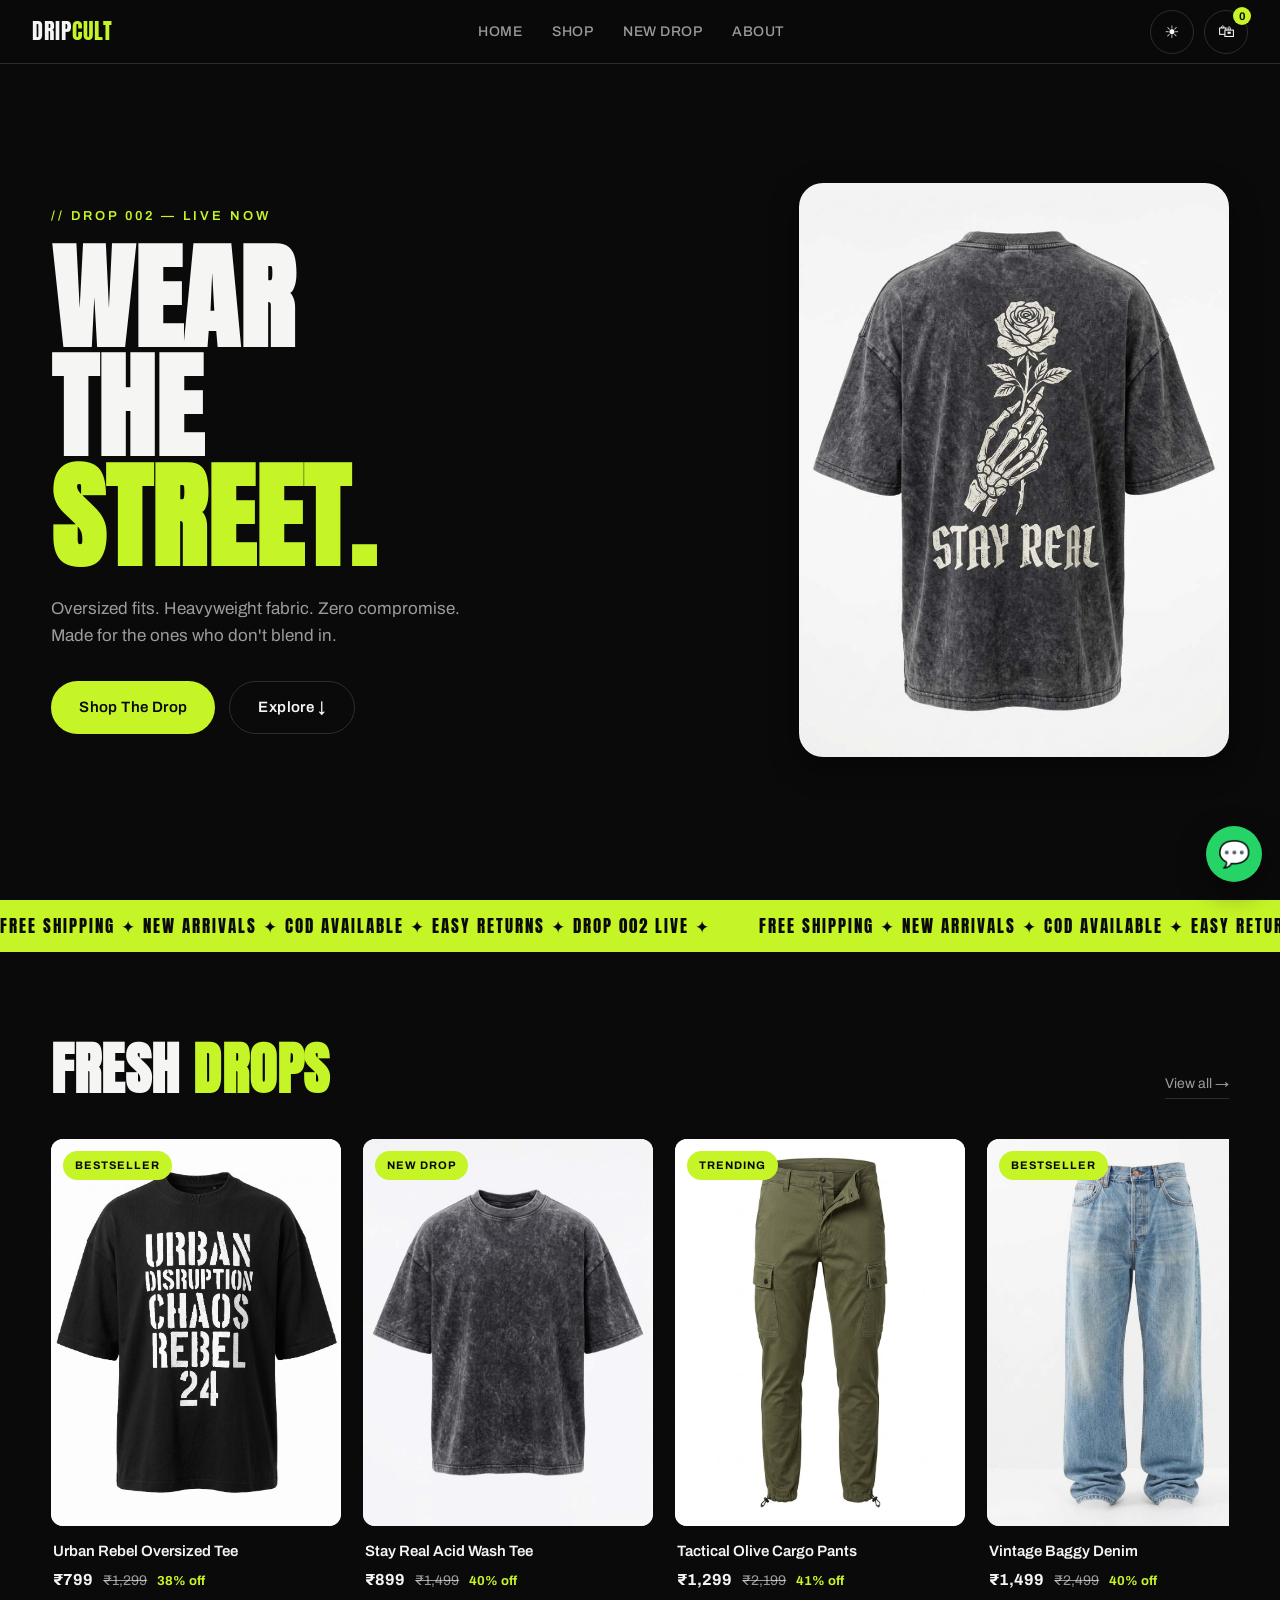
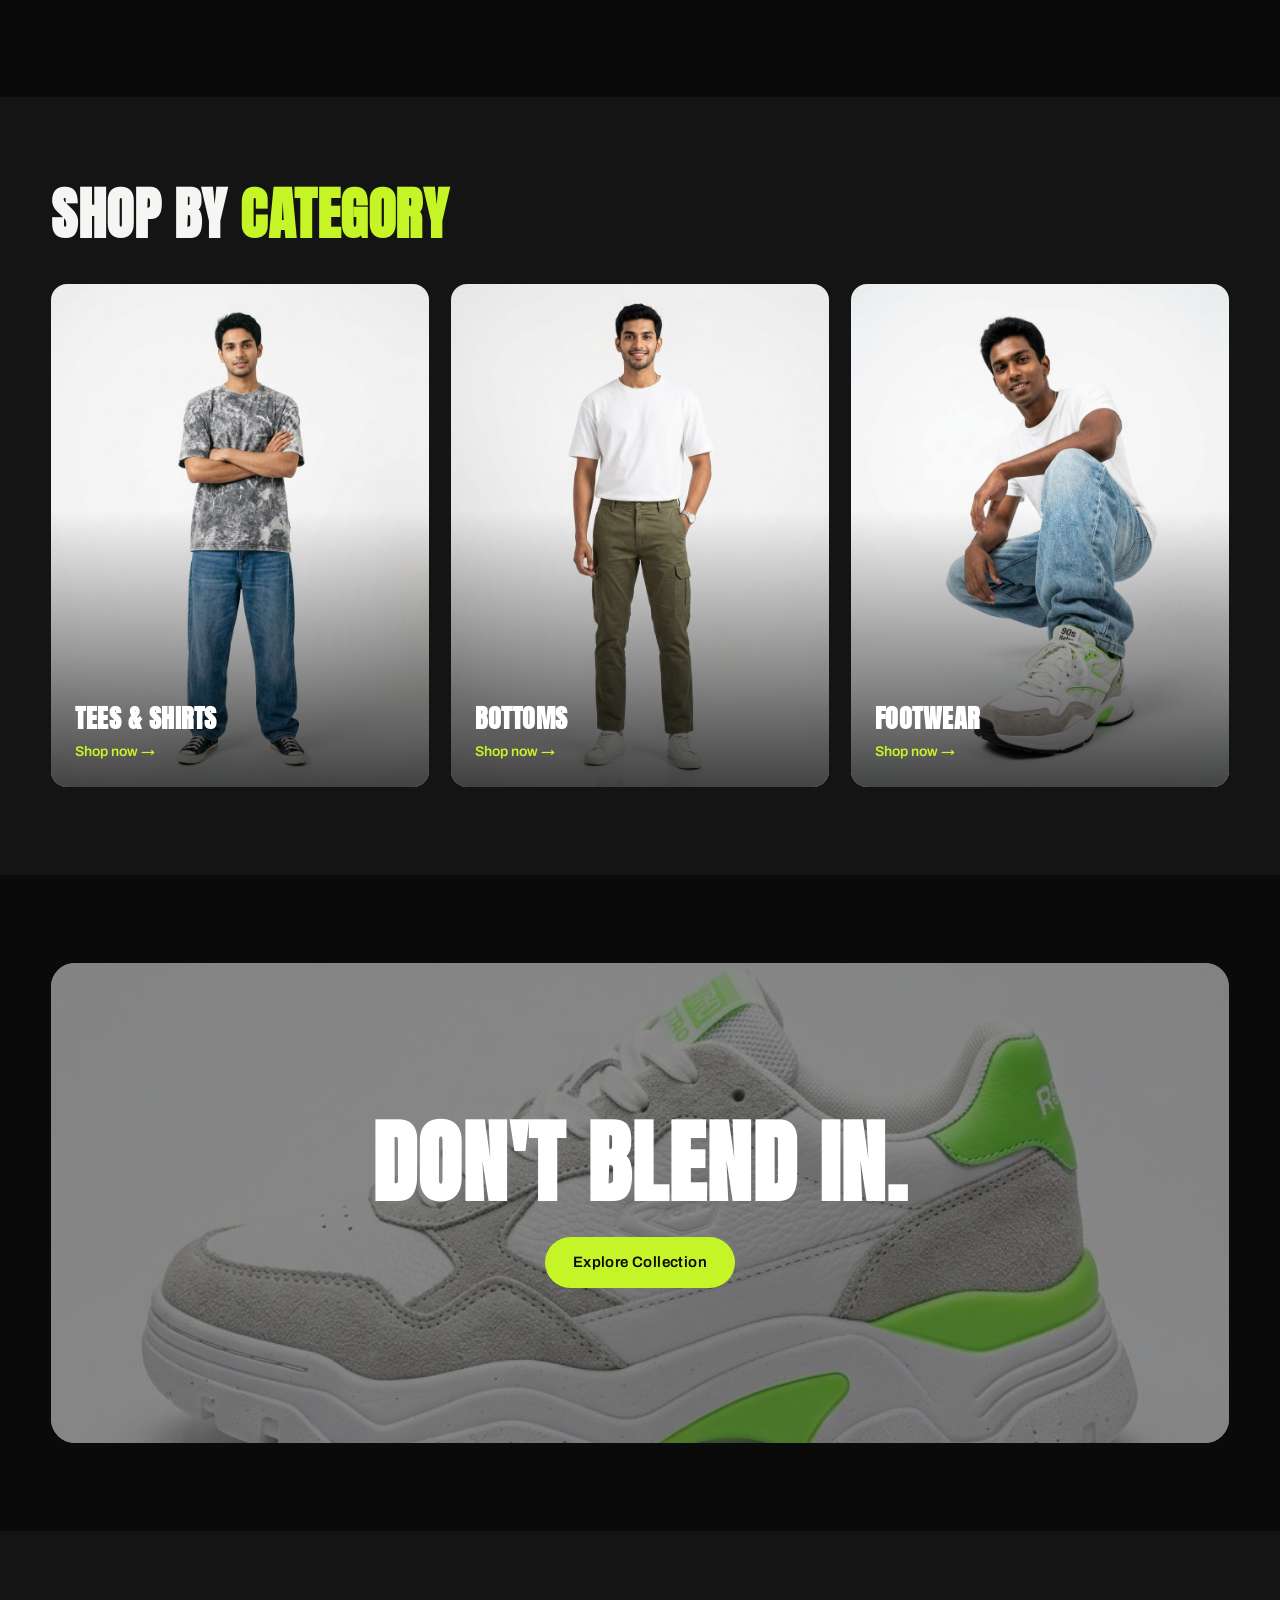
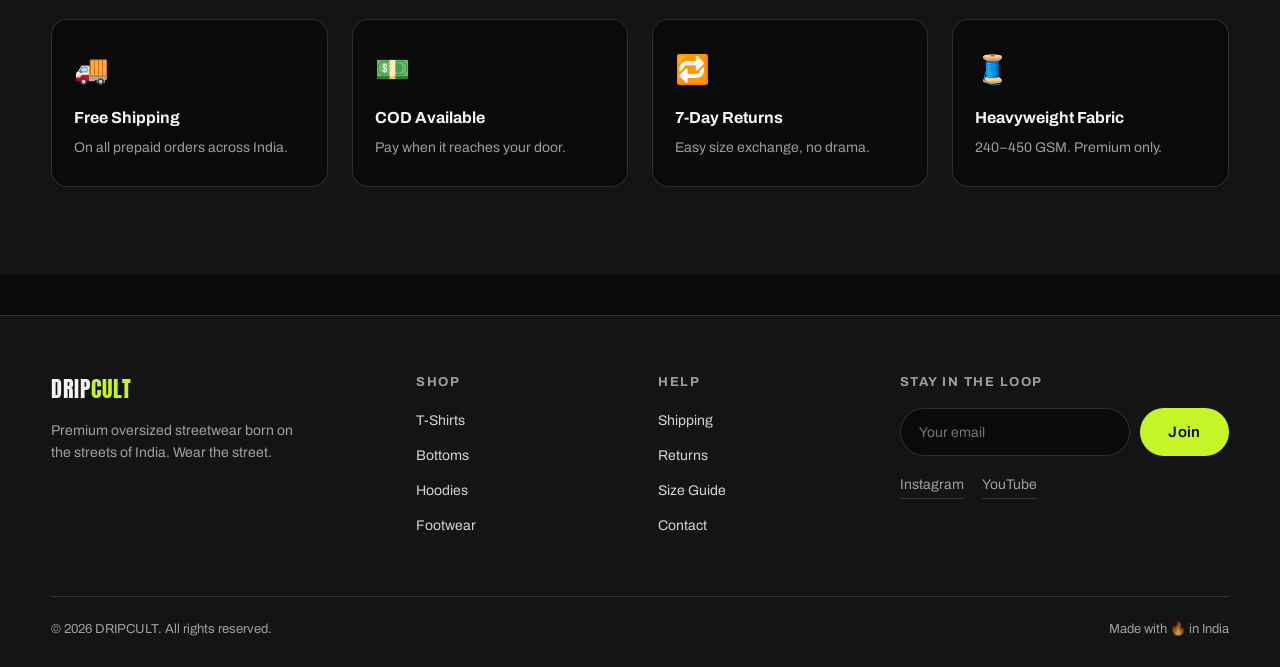
==== index.html @ 79531aa6 "fix: New Drop nav opens pre-filtered shop (?cat=new)" ====
<!DOCTYPE html>
<html lang="en" data-theme="dark">
<head>
  <meta charset="UTF-8">
  <meta name="viewport" content="width=device-width, initial-scale=1.0">
  <title>DRIPCULT — Streetwear That Speaks</title>
  <meta name="description" content="Premium oversized streetwear — heavyweight tees, cargos, hoodies & sneakers. Wear the street.">
  <script>
    document.documentElement.setAttribute('data-theme', localStorage.getItem('theme') || 'dark');
    function imgFail(el){ el.style.display='none'; var w = el.closest('.ph-wrap'); if (w) w.classList.add('ph'); }
  </script>
  <link rel="preconnect" href="https://fonts.googleapis.com">
  <link rel="preconnect" href="https://fonts.gstatic.com" crossorigin>
  <link href="https://fonts.googleapis.com/css2?family=Anton&family=Archivo:wght@400;500;600;700&display=swap" rel="stylesheet">
  <link rel="stylesheet" href="css/style.css">
</head>
<body>

  <header class="nav">
    <button class="nav-burger" id="burger" aria-label="Open menu"><span></span><span></span><span></span></button>
    <a href="index.html" class="logo">DRIP<span>CULT</span></a>
    <ul class="nav-links">
      <li><a href="index.html">Home</a></li>
      <li><a href="shop.html">Shop</a></li>
      <li><a href="shop.html?cat=new">New Drop</a></li>
      <li><a href="#about">About</a></li>
    </ul>
    <div class="nav-actions">
      <button class="icon-btn" data-theme-toggle aria-label="Toggle light/dark theme"><span class="t-icon">☀️</span></button>
      <button class="icon-btn cart-btn" id="cartBtn" aria-label="Open cart">🛍<span class="cart-count" id="cartCount">0</span></button>
    </div>
  </header>

  <div class="mobile-menu" id="mobileMenu">
    <a href="index.html">Home</a>
    <a href="shop.html">Shop</a>
    <a href="shop.html?cat=new">New Drop</a>
    <a href="#about" data-close-menu>About</a>
  </div>

  <!-- HERO -->
  <section class="hero">
    <div class="hero-inner">
      <div class="hero-text">
        <p class="hero-kicker">// Drop 002 — Live Now</p>
        <h1 class="hero-title"><span>Wear</span><span>The</span><span>Street.</span></h1>
        <p class="hero-sub">Oversized fits. Heavyweight fabric. Zero compromise. Made for the ones who don't blend in.</p>
        <div class="hero-cta">
          <a href="shop.html" class="btn btn-accent">Shop The Drop</a>
          <a href="#featured" class="btn btn-ghost">Explore ↓</a>
        </div>
      </div>
      <div class="hero-img ph-wrap" data-label="hero.jpg — yaha apni hero image daalo">
        <img src="images/hero.jpg" alt="Model wearing DRIPCULT streetwear" onerror="imgFail(this)">
      </div>
    </div>
  </section>

  <!-- MARQUEE -->
  <div class="marquee" aria-hidden="true">
    <div class="marquee-track">
      <span>Free Shipping ✦ New Arrivals ✦ COD Available ✦ Easy Returns ✦ Drop 002 Live ✦</span>
      <span>Free Shipping ✦ New Arrivals ✦ COD Available ✦ Easy Returns ✦ Drop 002 Live ✦</span>
    </div>
  </div>

  <!-- FEATURED -->
  <section class="section" id="featured">
    <div class="container">
      <div class="section-head" data-reveal>
        <h2 class="section-title">Fresh <em>Drops</em></h2>
        <a href="shop.html" class="link-more">View all →</a>
      </div>
      <div class="h-scroll" id="featuredRow"></div>
    </div>
  </section>

  <!-- CATEGORIES -->
  <section class="section section-alt">
    <div class="container">
      <div class="section-head" data-reveal>
        <h2 class="section-title">Shop By <em>Category</em></h2>
      </div>
      <div class="cats">
        <a href="shop.html?cat=tshirts" class="cat ph-wrap" data-label="1-model-front.jpg" data-reveal>
          <img src="images/products/1-model-front.jpg" alt="Tees & Shirts" loading="lazy" onerror="imgFail(this)">
          <div class="cat-label"><h3>Tees & Shirts</h3><span>Shop now →</span></div>
        </a>
        <a href="shop.html?cat=bottoms" class="cat ph-wrap" data-label="3-model-front.jpg" data-reveal>
          <img src="images/products/3-model-front.jpg" alt="Bottoms" loading="lazy" onerror="imgFail(this)">
          <div class="cat-label"><h3>Bottoms</h3><span>Shop now →</span></div>
        </a>
        <a href="shop.html?cat=footwear" class="cat ph-wrap" data-label="7-model-front.jpg" data-reveal>
          <img src="images/products/7-model-front.jpg" alt="Footwear" loading="lazy" onerror="imgFail(this)">
          <div class="cat-label"><h3>Footwear</h3><span>Shop now →</span></div>
        </a>
      </div>
    </div>
  </section>

  <!-- BANNER -->
  <section class="section">
    <div class="container">
      <div class="banner ph-wrap" data-label="lookbook.jpg — yaha wide lookbook image daalo" data-reveal>
        <img src="images/lookbook.jpg" alt="DRIPCULT lookbook" loading="lazy" onerror="imgFail(this)">
        <div class="banner-content">
          <h2>Don't Blend In.</h2>
          <a href="shop.html" class="btn btn-accent">Explore Collection</a>
        </div>
      </div>
    </div>
  </section>

  <!-- FEATURES -->
  <section class="section section-alt" id="about">
    <div class="container">
      <div class="features">
        <div class="feature" data-reveal><span class="f-icon">🚚</span><h4>Free Shipping</h4><p>On all prepaid orders across India.</p></div>
        <div class="feature" data-reveal><span class="f-icon">💵</span><h4>COD Available</h4><p>Pay when it reaches your door.</p></div>
        <div class="feature" data-reveal><span class="f-icon">🔁</span><h4>7-Day Returns</h4><p>Easy size exchange, no drama.</p></div>
        <div class="feature" data-reveal><span class="f-icon">🧵</span><h4>Heavyweight Fabric</h4><p>240–450 GSM. Premium only.</p></div>
      </div>
    </div>
  </section>

  <!-- FOOTER -->
  <footer class="footer">
    <div class="container">
      <div class="footer-grid">
        <div>
          <a href="index.html" class="logo">DRIP<span>CULT</span></a>
          <p class="foot-desc">Premium oversized streetwear born on the streets of India. Wear the street.</p>
        </div>
        <div>
          <h5>Shop</h5>
          <ul>
            <li><a href="shop.html?cat=tshirts">T-Shirts</a></li>
            <li><a href="shop.html?cat=bottoms">Bottoms</a></li>
            <li><a href="shop.html?cat=hoodies">Hoodies</a></li>
            <li><a href="shop.html?cat=footwear">Footwear</a></li>
          </ul>
        </div>
        <div>
          <h5>Help</h5>
          <ul>
            <li><a href="#">Shipping</a></li>
            <li><a href="#">Returns</a></li>
            <li><a href="#">Size Guide</a></li>
            <li><a href="#">Contact</a></li>
          </ul>
        </div>
        <div>
          <h5>Stay in the loop</h5>
          <form class="news-form" onsubmit="event.preventDefault(); this.querySelector('input').value=''; alert('Subscribed! 🎉');">
            <input type="email" placeholder="Your email" required aria-label="Email">
            <button class="btn btn-accent" type="submit">Join</button>
          </form>
          <div class="socials"><a href="#" aria-label="Instagram">Instagram</a><a href="#" aria-label="YouTube">YouTube</a></div>
        </div>
      </div>
      <div class="foot-note">
        <span>© 2026 DRIPCULT. All rights reserved.</span>
        <span>Made with 🔥 in India</span>
      </div>
    </div>
  </footer>

  <script src="https://cdn.jsdelivr.net/npm/gsap@3.12.5/dist/gsap.min.js"></script>
  <script src="js/products.js"></script>
  <script src="js/main.js"></script>
</body>
</html>
---- css/style.css ----
/* ============================================
   DRIPCULT — style.css
   Dark streetwear theme + Light mode toggle
   ============================================ */

:root {
  --nav-h: 64px;
  --radius: 12px;
  --font-display: 'Anton', 'Impact', 'Arial Black', sans-serif;
  --font-body: 'Archivo', 'Segoe UI', system-ui, sans-serif;
}

html[data-theme="dark"] {
  --bg: #0a0a0a;
  --surface: #141414;
  --surface2: #1e1e1e;
  --text: #f5f5f4;
  --muted: rgba(245, 245, 244, 0.62);
  --border: rgba(255, 255, 255, 0.14);
  --accent: #c6f527;
  --accent-ink: #c6f527;
  --accent-text: #0a0a0a;
  --card-img-bg: #f4f4f2;
  --shadow: 0 10px 30px rgba(0, 0, 0, 0.45);
}

html[data-theme="light"] {
  --bg: #f6f6f4;
  --surface: #ffffff;
  --surface2: #ebebe8;
  --text: #131312;
  --muted: rgba(19, 19, 18, 0.6);
  --border: rgba(19, 19, 18, 0.14);
  --accent: #c6f527;
  --accent-ink: #5a7a00;
  --accent-text: #0a0a0a;
  --card-img-bg: #ffffff;
  --shadow: 0 10px 30px rgba(0, 0, 0, 0.08);
}

* { margin: 0; padding: 0; box-sizing: border-box; }

html { scroll-behavior: smooth; }

body {
  background: var(--bg);
  color: var(--text);
  font-family: var(--font-body);
  font-size: 16px;
  line-height: 1.55;
  transition: background 0.3s ease, color 0.3s ease;
  -webkit-font-smoothing: antialiased;
}

img { max-width: 100%; display: block; }
a { color: inherit; text-decoration: none; }
ul { list-style: none; }
button { font-family: inherit; cursor: pointer; border: none; background: none; color: inherit; font-size: inherit; }

.container { width: min(1200px, 92%); margin: 0 auto; }

/* ---------- NAV ---------- */
.nav {
  position: fixed; top: 0; left: 0; right: 0; z-index: 100;
  height: var(--nav-h);
  display: flex; align-items: center; justify-content: space-between;
  padding: 0 clamp(16px, 4vw, 32px);
  background: color-mix(in srgb, var(--bg) 82%, transparent);
  backdrop-filter: blur(14px);
  -webkit-backdrop-filter: blur(14px);
  border-bottom: 1px solid var(--border);
}

.logo {
  font-family: var(--font-display);
  font-size: 22px; letter-spacing: 1px; text-transform: uppercase;
}
.logo span { color: var(--accent-ink); }

.nav-links { display: flex; gap: 30px; }
.nav-links a {
  font-size: 14px; font-weight: 500; letter-spacing: 0.5px; text-transform: uppercase;
  color: var(--muted); transition: color 0.2s;
  padding: 12px 0;
}
.nav-links a:hover { color: var(--text); }

.nav-actions { display: flex; gap: 10px; align-items: center; }

.icon-btn {
  width: 44px; height: 44px; display: grid; place-items: center;
  border: 1px solid var(--border); border-radius: 50%;
  font-size: 17px; transition: border-color 0.2s, transform 0.2s;
  position: relative;
}
.icon-btn:hover { border-color: var(--text); transform: translateY(-1px); }

.cart-count {
  position: absolute; top: -4px; right: -4px;
  background: var(--accent); color: var(--accent-text);
  font-size: 11px; font-weight: 700;
  min-width: 18px; height: 18px; border-radius: 999px;
  display: grid; place-items: center; padding: 0 4px;
}

/* Burger */
.nav-burger { display: none; flex-direction: column; gap: 5px; width: 44px; height: 44px; align-items: center; justify-content: center; }
.nav-burger span { display: block; width: 22px; height: 2px; background: var(--text); transition: transform 0.3s, opacity 0.3s; }
.nav-burger.open span:nth-child(1) { transform: translateY(7px) rotate(45deg); }
.nav-burger.open span:nth-child(2) { opacity: 0; }
.nav-burger.open span:nth-child(3) { transform: translateY(-7px) rotate(-45deg); }

/* Mobile menu */
.mobile-menu {
  position: fixed; inset: 0; z-index: 95;
  background: var(--bg);
  display: flex; flex-direction: column; justify-content: center; gap: 8px;
  padding: 0 8%;
  transform: translateY(-102%);
  transition: transform 0.45s cubic-bezier(0.77, 0, 0.18, 1);
}
.mobile-menu.open { transform: none; }
.mobile-menu a {
  font-family: var(--font-display);
  font-size: clamp(40px, 10vw, 64px);
  text-transform: uppercase; line-height: 1.15;
  color: var(--text); transition: color 0.2s;
}
.mobile-menu a:hover { color: var(--accent-ink); }

/* ---------- HERO ---------- */
.hero {
  min-height: 100svh;
  display: flex; align-items: center;
  padding: calc(var(--nav-h) + 40px) 0 64px;
  overflow: hidden;
}
.hero-inner {
  width: min(1200px, 92%); margin: 0 auto;
  display: grid; grid-template-columns: 1.1fr 0.9fr;
  gap: 48px; align-items: center;
}
.hero-kicker {
  color: var(--accent-ink); font-weight: 600; font-size: 13px;
  letter-spacing: 3px; text-transform: uppercase; margin-bottom: 18px;
}
.hero-title {
  font-family: var(--font-display);
  font-size: clamp(56px, 9vw, 118px);
  line-height: 0.95; text-transform: uppercase; letter-spacing: 1px;
}
.hero-title span { display: block; }
.hero-title span:nth-child(3) { color: var(--accent-ink); }
.hero-sub { color: var(--muted); max-width: 430px; margin: 24px 0 32px; font-size: 17px; }
.hero-cta { display: flex; gap: 14px; flex-wrap: wrap; }

.hero-img {
  border-radius: 24px; overflow: hidden;
  aspect-ratio: 3 / 4; width: 100%; max-width: 430px; justify-self: end;
  background: var(--surface);
  box-shadow: var(--shadow);
}
.hero-img img { width: 100%; height: 100%; object-fit: cover; }

/* ---------- BUTTONS ---------- */
.btn {
  display: inline-flex; align-items: center; justify-content: center;
  padding: 14px 28px; min-height: 48px;
  border-radius: 999px;
  font-weight: 600; font-size: 15px; letter-spacing: 0.4px;
  transition: transform 0.22s, box-shadow 0.22s, background 0.22s;
  white-space: nowrap;
}
.btn-accent { background: var(--accent); color: var(--accent-text); }
.btn-accent:hover { transform: translateY(-2px); box-shadow: 0 8px 24px rgba(198, 245, 39, 0.32); }
.btn-ghost { border: 1px solid var(--border); color: var(--text); }
.btn-ghost:hover { border-color: var(--text); transform: translateY(-2px); }
.btn-wa { background: #25d366; color: #06250f; }
.btn-wa:hover { transform: translateY(-2px); box-shadow: 0 8px 24px rgba(37, 211, 102, 0.32); }

/* ---------- PLACEHOLDER (missing images) ---------- */
.ph-wrap { position: relative; }
.ph { background: linear-gradient(135deg, var(--surface2), var(--surface)) !important; }
.ph::after {
  content: "📷 " attr(data-label);
  position: absolute; inset: 0; z-index: 0;
  display: grid; place-items: center;
  color: var(--muted); font-size: 13px; letter-spacing: 0.5px;
  text-align: center; padding: 16px;
}

/* ---------- MARQUEE ---------- */
.marquee {
  background: var(--accent); color: var(--accent-text);
  overflow: hidden; padding: 13px 0;
}
.marquee-track {
  display: flex; gap: 48px; width: max-content;
  white-space: nowrap;
  animation: marquee 22s linear infinite;
  font-family: var(--font-display); font-size: 17px;
  letter-spacing: 2px; text-transform: uppercase;
}
@keyframes marquee { to { transform: translateX(-50%); } }

/* ---------- SECTIONS ---------- */
.section { padding: 88px 0; }
.section-alt { background: var(--surface); }

.section-head {
  display: flex; justify-content: space-between; align-items: flex-end;
  gap: 16px; flex-wrap: wrap; margin-bottom: 40px;
}
.section-title {
  font-family: var(--font-display);
  font-size: clamp(34px, 5vw, 56px);
  text-transform: uppercase; line-height: 1.05; letter-spacing: 0.5px;
}
.section-title em { color: var(--accent-ink); font-style: normal; }
.link-more { color: var(--muted); font-size: 14px; border-bottom: 1px solid var(--border); padding-bottom: 3px; transition: color 0.2s; }
.link-more:hover { color: var(--text); }

/* ---------- HORIZONTAL SCROLL ROW ---------- */
.h-scroll {
  display: grid; grid-auto-flow: column;
  grid-auto-columns: min(290px, 74vw);
  gap: 22px;
  overflow-x: auto; padding-bottom: 16px;
  scroll-snap-type: x mandatory;
}
.h-scroll > * { scroll-snap-align: start; }
.h-scroll::-webkit-scrollbar { height: 6px; }
.h-scroll::-webkit-scrollbar-thumb { background: var(--border); border-radius: 999px; }

/* ---------- PRODUCT CARD ---------- */
.card { display: block; transition: transform 0.3s ease; }
.card:hover { transform: scale(1.04); position: relative; z-index: 3; }
.card-img {
  position: relative; aspect-ratio: 3 / 4;
  border-radius: var(--radius); overflow: hidden;
  background: var(--card-img-bg);
}
.card-img img {
  position: relative; z-index: 1;
  width: 100%; height: 100%; object-fit: cover;
  transition: opacity 0.35s ease, transform 0.5s ease;
}

.tag {
  position: absolute; top: 12px; left: 12px; z-index: 3;
  background: var(--accent); color: var(--accent-text);
  font-size: 11px; font-weight: 700; letter-spacing: 1px; text-transform: uppercase;
  padding: 6px 12px; border-radius: 999px;
}

.card-info { padding: 14px 2px 0; }
.card-info h4 { font-size: 15px; font-weight: 600; }
.price-row { display: flex; gap: 10px; align-items: baseline; margin-top: 5px; flex-wrap: wrap; }
.price { font-weight: 700; font-size: 16px; }
.mrp { color: var(--muted); font-size: 14px; }
.off { color: var(--accent-ink); font-size: 13px; font-weight: 700; }
.price-row.big .price { font-size: 26px; }
.price-row.big .mrp { font-size: 18px; }
.price-row.big .off { font-size: 15px; }

/* ---------- CATEGORIES ---------- */
.cats { display: grid; grid-template-columns: repeat(3, 1fr); gap: 22px; }
.cat {
  position: relative; aspect-ratio: 3 / 4;
  border-radius: 16px; overflow: hidden;
  display: flex; align-items: flex-end; padding: 24px;
  background: var(--surface2);
}
.cat img { position: absolute; inset: 0; z-index: 1; width: 100%; height: 100%; object-fit: cover; transition: transform 0.5s ease; }
.cat:hover img { transform: scale(1.05); }
.cat::before {
  content: ""; position: absolute; inset: 0; z-index: 2;
  background: linear-gradient(to top, rgba(0, 0, 0, 0.72), transparent 55%);
}
.cat-label { position: relative; z-index: 3; color: #fff; }
.cat-label h3 { font-family: var(--font-display); font-size: 26px; text-transform: uppercase; letter-spacing: 0.5px; }
.cat-label span { color: #c6f527; font-size: 14px; font-weight: 600; }

/* ---------- BANNER ---------- */
.banner {
  position: relative; min-height: 480px;
  border-radius: 24px; overflow: hidden;
  display: grid; place-items: center; text-align: center;
  background: var(--surface2);
}
.banner img { position: absolute; inset: 0; z-index: 1; width: 100%; height: 100%; object-fit: cover; }
.banner::before { content: ""; position: absolute; inset: 0; z-index: 2; background: rgba(0, 0, 0, 0.45); }
.banner-content { position: relative; z-index: 3; padding: 48px 24px; }
.banner-content h2 {
  font-family: var(--font-display); color: #fff;
  font-size: clamp(44px, 7vw, 90px); text-transform: uppercase;
  line-height: 1; margin-bottom: 28px; letter-spacing: 1px;
}

/* ---------- FEATURES ---------- */
.features { display: grid; grid-template-columns: repeat(4, 1fr); gap: 24px; }
.feature {
  background: var(--bg); border: 1px solid var(--border);
  border-radius: 16px; padding: 28px 22px;
}
.f-icon { font-size: 28px; display: block; margin-bottom: 14px; }
.feature h4 { font-size: 16px; margin-bottom: 6px; }
.feature p { color: var(--muted); font-size: 14px; }

/* ---------- FOOTER ---------- */
.footer { border-top: 1px solid var(--border); background: var(--surface); padding: 56px 0 28px; margin-top: 40px; }
.footer-grid { display: grid; grid-template-columns: 1.6fr 1fr 1fr 1.6fr; gap: 36px; }
.foot-desc { color: var(--muted); font-size: 14px; margin-top: 14px; max-width: 260px; }
.footer h5 { font-size: 13px; text-transform: uppercase; letter-spacing: 1.5px; margin-bottom: 16px; color: var(--muted); }
.footer ul li { margin-bottom: 10px; }
.footer ul a { font-size: 14px; color: var(--text); opacity: 0.85; }
.footer ul a:hover { color: var(--accent-ink); }
.news-form { display: flex; gap: 10px; }
.news-form input {
  flex: 1; min-width: 0; padding: 12px 18px;
  background: var(--bg); color: var(--text);
  border: 1px solid var(--border); border-radius: 999px;
  font-family: inherit; font-size: 14px;
}
.news-form input:focus { outline: 2px solid var(--accent); outline-offset: 1px; }
.socials { display: flex; gap: 18px; margin-top: 18px; }
.socials a { font-size: 14px; color: var(--muted); border-bottom: 1px solid var(--border); padding-bottom: 2px; }
.socials a:hover { color: var(--text); }
.foot-note {
  margin-top: 48px; padding-top: 22px; border-top: 1px solid var(--border);
  color: var(--muted); font-size: 13px;
  display: flex; justify-content: space-between; flex-wrap: wrap; gap: 8px;
}

/* ---------- SHOP PAGE ---------- */
.page-head { padding: calc(var(--nav-h) + 48px) 0 8px; }
.page-sub { color: var(--muted); margin-top: 10px; }
.filters { display: flex; gap: 10px; flex-wrap: wrap; margin: 28px 0 36px; }
.filter-btn {
  padding: 11px 20px; min-height: 44px;
  border: 1px solid var(--border); border-radius: 999px;
  color: var(--muted); font-size: 14px; font-weight: 500;
  transition: all 0.2s;
}
.filter-btn:hover { color: var(--text); border-color: var(--text); }
.filter-btn.active { background: var(--text); color: var(--bg); border-color: var(--text); }

.grid { display: grid; grid-template-columns: repeat(4, 1fr); gap: 32px 20px; padding-bottom: 48px; }

/* ---------- PRODUCT PAGE ---------- */
.product-layout {
  display: grid; grid-template-columns: 1.05fr 0.95fr;
  gap: 52px; padding-top: calc(var(--nav-h) + 44px);
}
.gallery-main { aspect-ratio: 3 / 4; border-radius: 16px; overflow: hidden; background: var(--card-img-bg); }
.gallery-main img { width: 100%; height: 100%; object-fit: cover; }
.thumbs { display: grid; grid-template-columns: repeat(4, 1fr); gap: 12px; margin-top: 12px; }
.thumb {
  aspect-ratio: 3 / 4; border-radius: 10px; overflow: hidden;
  border: 2px solid transparent; background: var(--card-img-bg);
  padding: 0; transition: border-color 0.2s;
}
.thumb img { width: 100%; height: 100%; object-fit: cover; }
.thumb.active { border-color: var(--accent); }

.crumb { color: var(--muted); font-size: 13px; margin-bottom: 14px; }
.crumb a:hover { color: var(--text); }
.p-info h1 {
  font-family: var(--font-display);
  font-size: clamp(30px, 4vw, 46px);
  text-transform: uppercase; line-height: 1.05; margin-bottom: 14px;
}
.p-desc { color: var(--muted); margin: 18px 0 26px; max-width: 480px; }
.label { font-size: 13px; text-transform: uppercase; letter-spacing: 1.5px; color: var(--muted); margin-bottom: 10px; }
.sizes { display: flex; gap: 10px; flex-wrap: wrap; margin-bottom: 28px; }
.size-btn {
  min-width: 48px; height: 48px; padding: 0 14px;
  border: 1px solid var(--border); border-radius: 10px;
  font-weight: 600; font-size: 14px; transition: all 0.2s;
}
.size-btn:hover { border-color: var(--text); }
.size-btn.active { background: var(--text); color: var(--bg); border-color: var(--text); }
.p-actions { display: flex; gap: 12px; flex-wrap: wrap; margin-bottom: 36px; }

.accordions { border-bottom: 1px solid var(--border); }
.acc { border-top: 1px solid var(--border); padding: 16px 0; }
.acc summary { cursor: pointer; font-weight: 600; font-size: 15px; list-style: none; display: flex; justify-content: space-between; align-items: center; min-height: 28px; }
.acc summary::after { content: "+"; font-size: 20px; color: var(--muted); }
.acc[open] summary::after { content: "−"; }
.acc p { color: var(--muted); font-size: 14px; margin-top: 10px; }

/* Sticky mobile buy bar */
.sticky-bar {
  position: fixed; left: 0; right: 0; bottom: 0; z-index: 80;
  background: var(--surface); border-top: 1px solid var(--border);
  padding: 12px 16px;
  display: none; align-items: center; justify-content: space-between; gap: 14px;
}
.sticky-price { display: flex; gap: 8px; align-items: baseline; }

/* ---------- CART DRAWER ---------- */
.cart-overlay {
  position: fixed; inset: 0; z-index: 110;
  background: rgba(0, 0, 0, 0.55);
  opacity: 0; pointer-events: none; transition: opacity 0.3s;
}
.cart-overlay.open { opacity: 1; pointer-events: auto; }
.cart-drawer {
  position: fixed; top: 0; right: 0; bottom: 0; z-index: 120;
  width: min(400px, 94vw);
  background: var(--surface);
  border-left: 1px solid var(--border);
  transform: translateX(102%);
  transition: transform 0.4s cubic-bezier(0.77, 0, 0.18, 1);
  display: flex; flex-direction: column;
}
.cart-drawer.open { transform: none; }
.cart-head {
  display: flex; justify-content: space-between; align-items: center;
  padding: 18px 20px; border-bottom: 1px solid var(--border);
}
.cart-head h3 { font-family: var(--font-display); text-transform: uppercase; font-size: 20px; letter-spacing: 1px; }
.cart-items { flex: 1; overflow-y: auto; padding: 20px; display: flex; flex-direction: column; gap: 18px; }
.cart-empty { color: var(--muted); text-align: center; margin-top: 60px; }
.cart-item { display: grid; grid-template-columns: 70px 1fr auto; gap: 14px; align-items: center; }
.cart-item .ci-img { width: 70px; height: 92px; border-radius: 8px; overflow: hidden; background: var(--card-img-bg); }
.cart-item .ci-img img { width: 100%; height: 100%; object-fit: cover; }
.cart-item h4 { font-size: 14px; font-weight: 600; }
.cart-item .ci-meta { color: var(--muted); font-size: 13px; }
.qty-row { display: flex; align-items: center; gap: 10px; margin-top: 8px; }
.qty-btn {
  width: 30px; height: 30px; display: grid; place-items: center;
  border: 1px solid var(--border); border-radius: 8px; font-size: 15px;
}
.ci-remove { color: var(--muted); font-size: 13px; text-decoration: underline; }
.cart-foot { padding: 20px; border-top: 1px solid var(--border); }
.cart-total { display: flex; justify-content: space-between; font-weight: 700; font-size: 17px; margin-bottom: 14px; }
.cart-foot .btn { width: 100%; }

/* ---------- WHATSAPP FLOAT ---------- */
.wa-float {
  position: fixed; right: 18px; bottom: 18px; z-index: 90;
  width: 56px; height: 56px; border-radius: 50%;
  background: #25d366; display: grid; place-items: center;
  font-size: 26px; box-shadow: var(--shadow);
  transition: transform 0.2s;
}
.wa-float:hover { transform: scale(1.08); }

/* ---------- RESPONSIVE ---------- */
@media (max-width: 960px) {
  .nav-links { display: none; }
  .nav-burger { display: flex; }

  .hero { padding-top: calc(var(--nav-h) + 24px); }
  .hero-inner { grid-template-columns: 1fr; gap: 36px; }
  .hero-img { max-width: 100%; justify-self: stretch; aspect-ratio: 4 / 5; }

  .cats { grid-template-columns: 1fr; }
  .cat { aspect-ratio: 16 / 10; }

  .features { grid-template-columns: repeat(2, 1fr); gap: 14px; }

  .grid { grid-template-columns: repeat(2, 1fr); gap: 24px 12px; }

  .product-layout { grid-template-columns: 1fr; gap: 32px; }
  .p-actions { margin-bottom: 24px; }
  .sticky-bar { display: flex; }
  #productPage { padding-bottom: 76px; }

  .footer-grid { grid-template-columns: 1fr 1fr; gap: 28px; }

  .banner { min-height: 380px; }
  .section { padding: 64px 0; }
}

@media (max-width: 480px) {
  .footer-grid { grid-template-columns: 1fr; }
  .hero-cta .btn { flex: 1; }
  .features { grid-template-columns: 1fr 1fr; }
  .feature { padding: 20px 16px; }
}

@media (min-width: 961px) {
  .mobile-menu { display: none; }
}

/* ---------- REDUCED MOTION ---------- */
@media (prefers-reduced-motion: reduce) {
  *, *::before, *::after {
    animation-duration: 0.01ms !important;
    animation-iteration-count: 1 !important;
    transition-duration: 0.01ms !important;
  }
  html { scroll-behavior: auto; }
}
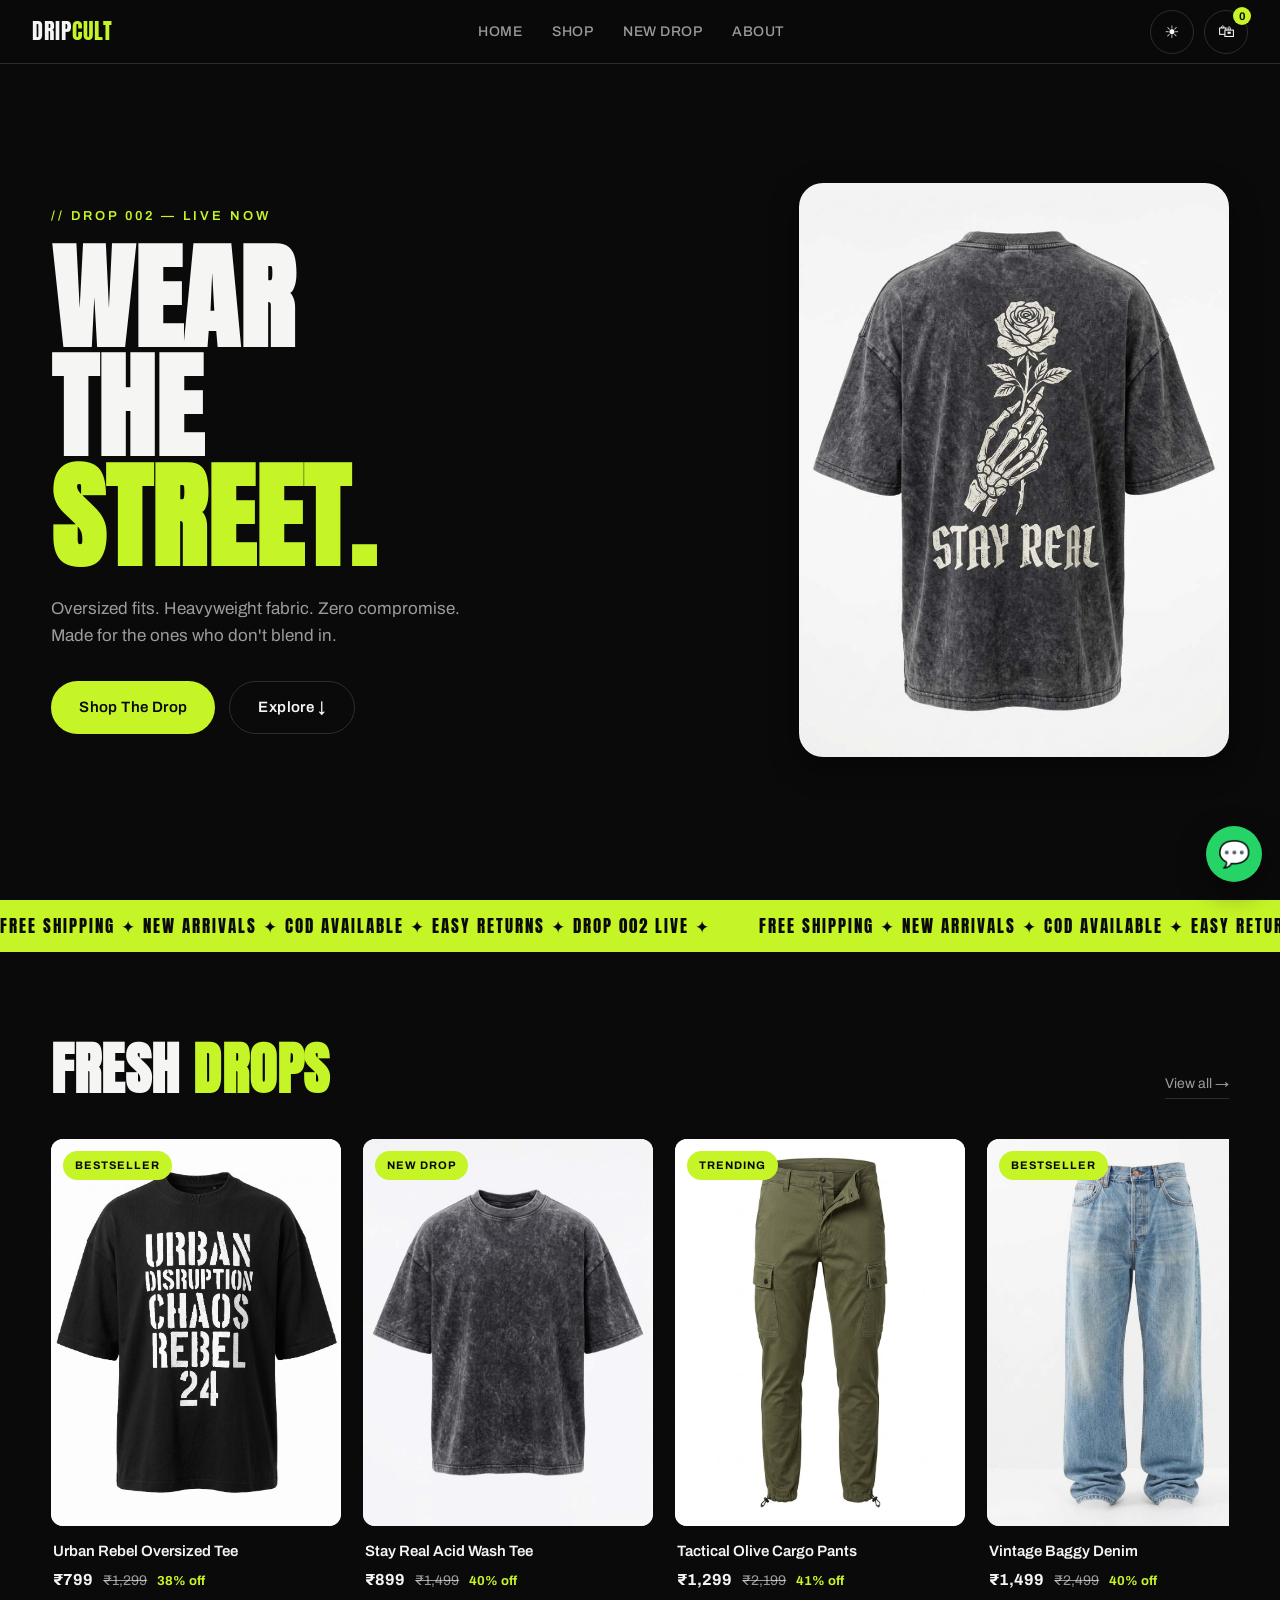
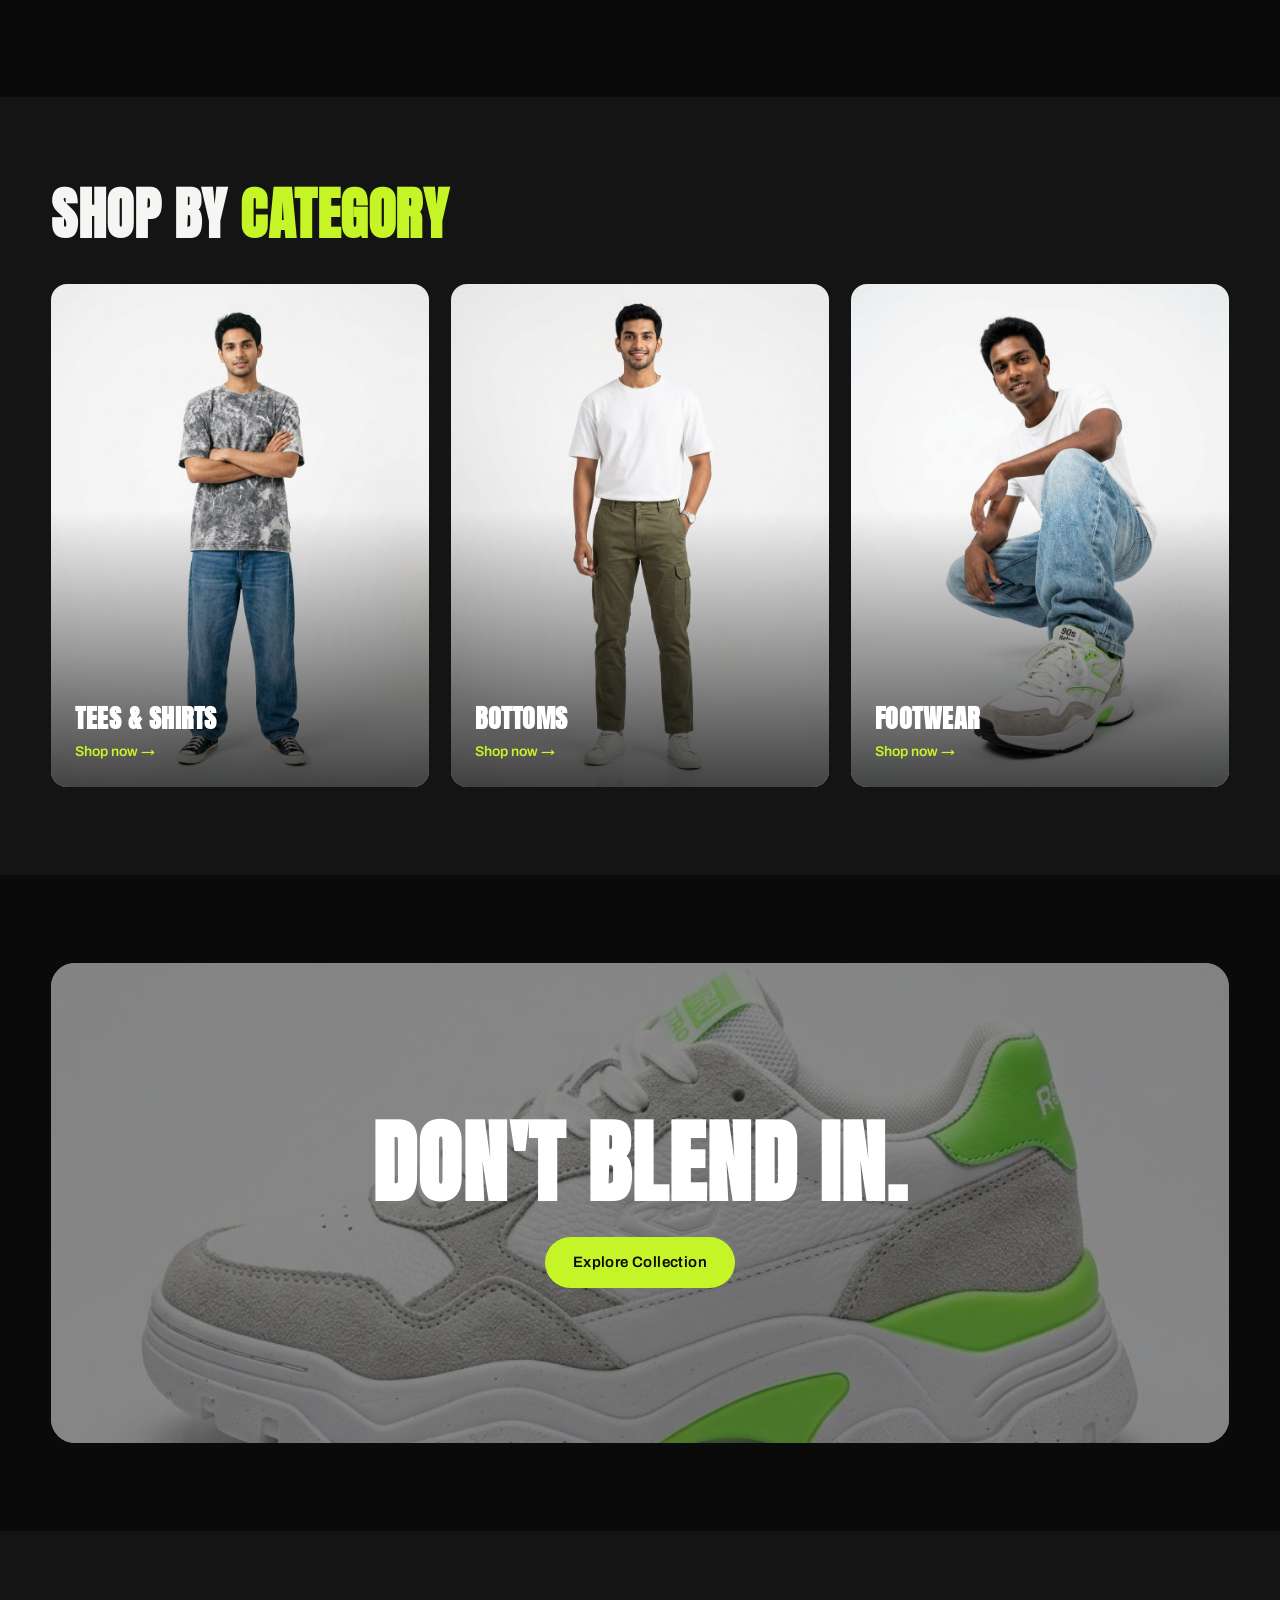
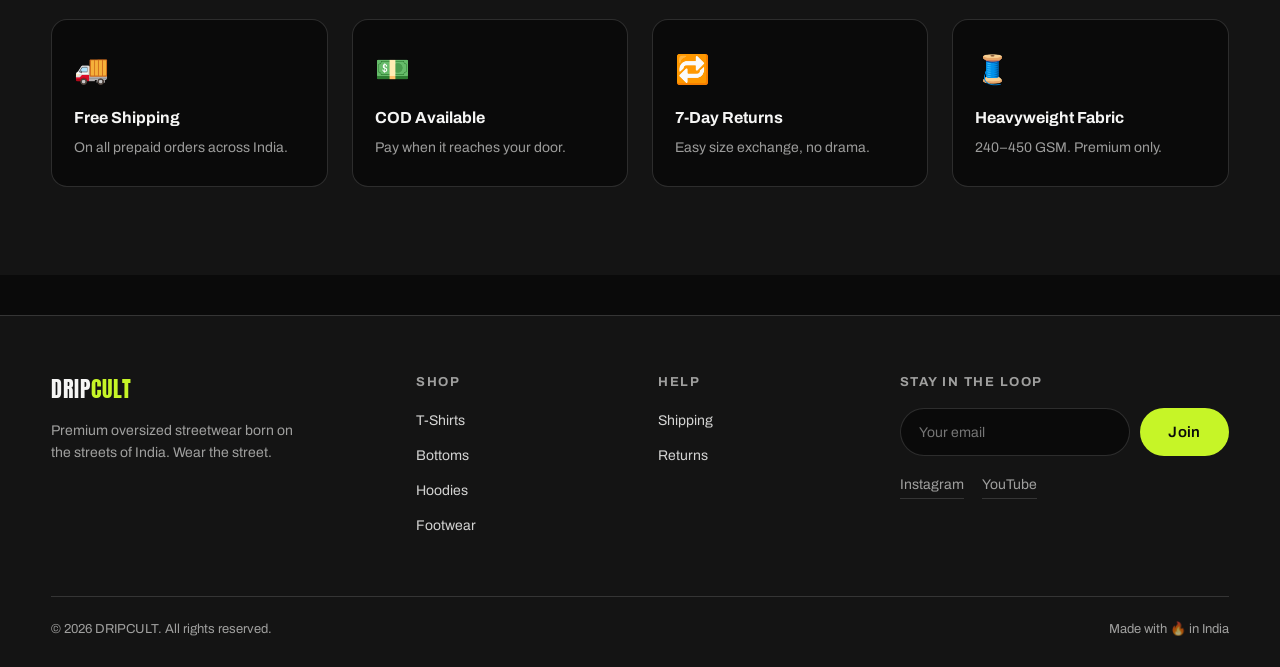
==== commit 2188dbeb: "fix: footer Help links point to #about; drop dead Size Guide/Contact links" ====
--- a/index.html
+++ b/index.html
@@ -143,15 +143,13 @@
         <div>
           <h5>Help</h5>
           <ul>
-            <li><a href="#">Shipping</a></li>
-            <li><a href="#">Returns</a></li>
-            <li><a href="#">Size Guide</a></li>
-            <li><a href="#">Contact</a></li>
+            <li><a href="#about">Shipping</a></li>
+            <li><a href="#about">Returns</a></li>
           </ul>
         </div>
         <div>
           <h5>Stay in the loop</h5>
-          <form class="news-form" onsubmit="event.preventDefault(); this.querySelector('input').value=''; alert('Subscribed! 🎉');">
+          <form class="news-form" onsubmit="event.preventDefault(); var b=this.querySelector('button'); b.textContent='Subscribed ✓'; b.disabled=true; this.querySelector('input').value='';">
             <input type="email" placeholder="Your email" required aria-label="Email">
             <button class="btn btn-accent" type="submit">Join</button>
           </form>
